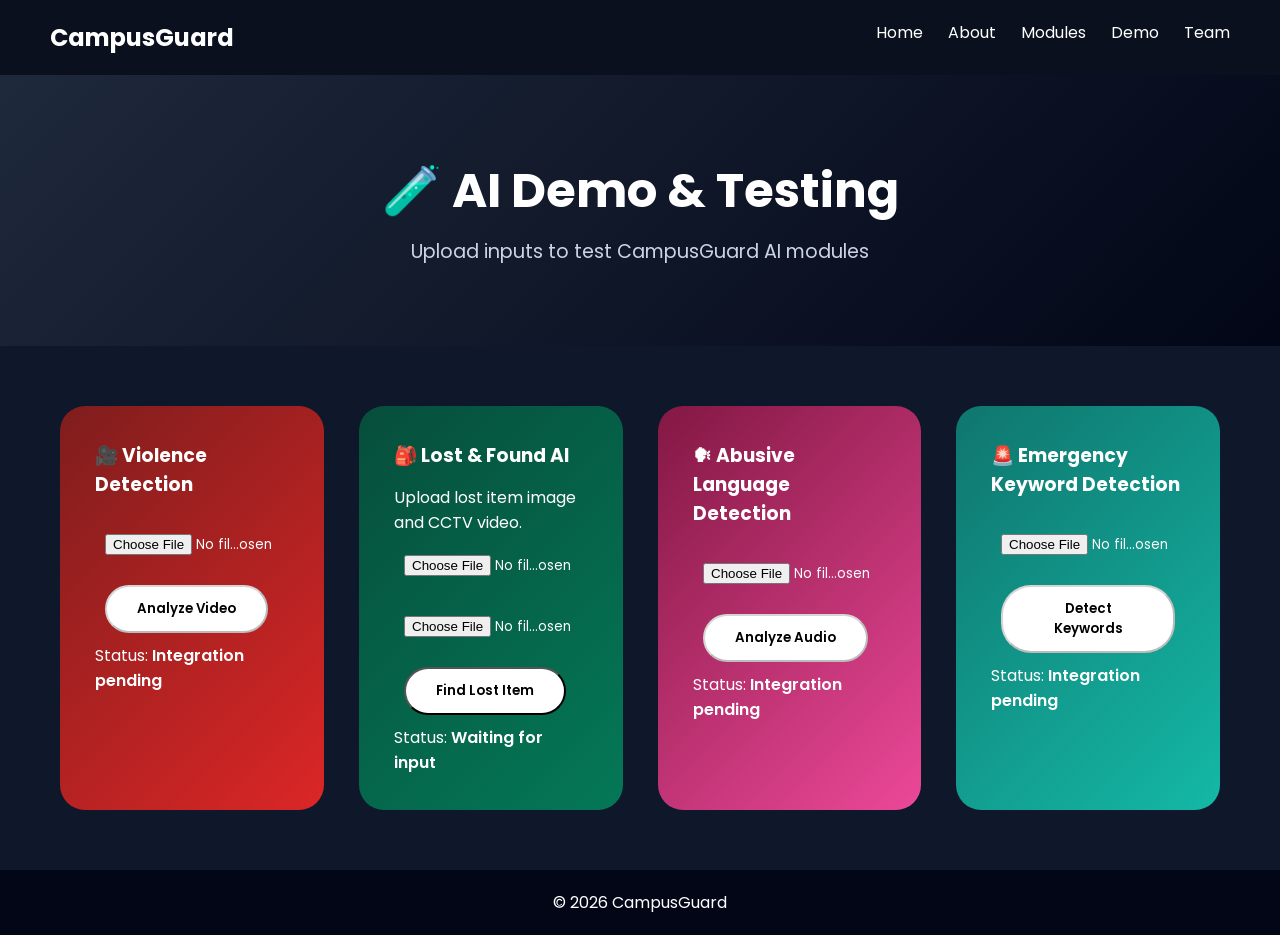
==== frontend/demo.html @ 8f0d050c "Initial working version of CampusGuard project" ====
<!DOCTYPE html>
<html lang="en">
<head>
  <meta charset="UTF-8">
  <title>CampusGuard – Demo</title>

  <link rel="stylesheet" href="css/style.css">
  <link href="https://fonts.googleapis.com/css2?family=Poppins:wght@400;600&display=swap" rel="stylesheet">
</head>

<body class="demo-theme">

<!-- NAVBAR -->
<nav class="navbar">
  <h2 class="logo">CampusGuard</h2>
  <ul>
    <li><a href="index.html">Home</a></li>
    <li><a href="about.html">About</a></li>
    <li><a href="modules.html">Modules</a></li>
    <li><a href="demo.html">Demo</a></li>
    <li><a href="team.html">Team</a></li>
  </ul>
</nav>

<!-- HEADER -->
<section class="page-header reveal">
  <h1>🧪 AI Demo & Testing</h1>
  <p>Upload inputs to test CampusGuard AI modules</p>
</section>

<!-- DEMO GRID -->
<section class="demo-grid reveal">

  <!-- Violence Detection -->
  <div class="demo-card gradient-red">
    <h3>🎥 Violence Detection</h3>
    <input type="file" accept="video/*">
    <button class="btn" disabled>Analyze Video</button>
    <p class="result">Status: <span>Integration pending</span></p>
  </div>

<!-- Lost & Found -->
<div class="demo-card gradient-green">
  <h3>🎒 Lost & Found AI</h3>
  <p>Upload lost item image and CCTV video.</p>

  <input type="file" id="lostImage" accept="image/*">
  <input type="file" id="lostVideo" accept="video/*">

 <button type="button" class="btn" onclick="findLostItem(event, this)">
  Find Lost Item
</button>

  <p class="result">
    Status: <span>Waiting for input</span>
  </p>
</div>



  <!-- Abusive Language -->
  <div class="demo-card gradient-pink">
    <h3>🗣 Abusive Language Detection</h3>
    <input type="file" accept="audio/*">
    <button class="btn" disabled>Analyze Audio</button>
    <p class="result">Status: <span>Integration pending</span></p>
  </div>

  <!-- Keyword Detection -->
  <div class="demo-card gradient-teal">
    <h3>🚨 Emergency Keyword Detection</h3>
    <input type="file" accept="audio/*">
    <button class="btn" disabled>Detect Keywords</button>
    <p class="result">Status: <span>Integration pending</span></p>
  </div>

</section>

<footer>
  <p>© 2026 CampusGuard</p>
</footer>

<script src="js/script.js"></script>
</body>
</html>
---- frontend/css/style.css ----
* {
  margin: 0;
  padding: 0;
  box-sizing: border-box;
  font-family: 'Poppins', sans-serif;
}

body {
  background: #0F172A;
  color: white;
}

/* NAVBAR */
.navbar {
  display: flex;
  justify-content: space-between;
  padding: 20px 50px;
  background: rgba(0,0,0,0.3);
}

.navbar ul {
  list-style: none;
  display: flex;
}

.navbar ul li {
  margin-left: 25px;
}

.navbar ul li a {
  color: white;
  text-decoration: none;
}

/* HERO */
.hero {
  height: 80vh;
  text-align: center;
  padding-top: 150px;
  background: linear-gradient(135deg, #6C63FF, #00D4FF);
}

.hero h1 {
  font-size: 3.5rem;
}

.hero p {
  font-size: 1.5rem;
  margin: 20px 0;
}

.hero-buttons {
  margin-top: 30px;
}

.btn {
  padding: 12px 30px;
  background: white;
  color: black;
  border-radius: 30px;
  text-decoration: none;
  margin: 10px;
  font-weight: 600;
}

.outline {
  background: transparent;
  border: 2px solid white;
  color: white;
}


/* ================= HOME PAGE FIX ================= */

/* HOME MODULE GRID */
.home-modules {
  display: grid;
  grid-template-columns: repeat(4, 1fr);
  gap: 30px;
  padding: 60px;
  background: linear-gradient(135deg, #6C63FF, #00D4FF);
}

/* HOME CARDS */
.home-card {
  padding: 35px;
  border-radius: 22px;
  color: white;
  text-align: center;
  min-height: 180px;

  backdrop-filter: blur(12px);
  border: 1px solid rgba(255,255,255,0.18);

  transition: all 0.4s ease;
  cursor: pointer;
  position: relative;
}

/* INDIVIDUAL COLORS */
.home-card.violence {
  background: linear-gradient(135deg, #3B0764, #581C87);
}

.home-card.lost {
  background: linear-gradient(135deg, #042F2E, #065F46);
}

.home-card.abuse {
  background: linear-gradient(135deg, #7C2D12, #9A3412);
}

.home-card.keyword {
  background: linear-gradient(135deg, #1E3A8A, #1D4ED8);
}

/* HOVER ANIMATION */
.home-card:hover {
  transform: translateY(-12px) scale(1.03);
  box-shadow: 0 25px 40px rgba(0,0,0,0.35);
}


/* SHINE EFFECT */
.home-card::after {
  content: "";
  position: absolute;
  inset: 0;
  background: radial-gradient(circle at top left, rgba(255,255,255,0.25), transparent 60%);
  opacity: 0;
  transition: opacity 0.4s;
}

.home-card:hover::after {
  opacity: 1;
}

/* REVEAL ANIMATION (FIXED) */
.reveal {
  opacity: 0;
  transform: translateY(40px);
  transition: all 0.8s ease;
}

.reveal.active {
  opacity: 1;
  transform: translateY(0);
}



.card {
  background: rgba(255,255,255,0.1);
  padding: 40px;
  border-radius: 20px;
  text-align: center;
  backdrop-filter: blur(10px);
  transition: transform 0.3s;
}

.card:hover {
  transform: translateY(-10px);
}

/* FOOTER */
footer {
  text-align: center;
  padding: 20px;
  background: #020617;
}
/* PAGE HEADER */
.page-header {
  text-align: center;
  padding: 80px 20px;
  background: linear-gradient(135deg, #1E293B, #020617);
}

.page-header h1 {
  font-size: 3rem;
}

.page-header p {
  margin-top: 10px;
  font-size: 1.2rem;
  color: #CBD5E1;
}

/* ================= MODULES PAGE BACKGROUND ================= */

.modules-theme {
  background: linear-gradient(135deg, #020617, #111827);
  min-height: 100vh;
}


/* MODULES GRID */
.modules-grid {
  display: grid;
  grid-template-columns: repeat(2, 1fr);
  gap: 40px;
  padding: 60px;
}

/* ================= MODULE CARD BASE ================= */

.module-card {
  padding: 40px;
  border-radius: 26px;
  color: white;
  backdrop-filter: blur(12px);
  border: 1px solid rgba(255,255,255,0.12);
  transition: all 0.4s ease;
  position: relative;
}

/* ================= INDIVIDUAL MODULE COLORS ================= */

/* Violence Detection – Purple */
.module-card.violence {
  background: linear-gradient(135deg, #4C1D95, #6D28D9);
}

/* Lost & Found – Green */
.module-card.lost {
  background: linear-gradient(135deg, #064E3B, #059669);
}

/* Abusive Language – Orange */
.module-card.abuse {
  background: linear-gradient(135deg, #7C2D12, #EA580C);
}

/* Keyword Detection – Blue */
.module-card.keyword {
  background: linear-gradient(135deg, #1E3A8A, #2563EB);
}


.module-card:hover {
  transform: translateY(-12px) scale(1.02);
  box-shadow: 0 30px 60px rgba(0,0,0,0.4);
}

.module-card h3 {
  font-size: 1.5rem;
  margin-bottom: 15px;
}

.module-card ul {
  margin: 15px 0;
  padding-left: 20px;
}

.module-card ul li {
  margin-bottom: 8px;
  color: #E5E7EB;
}

.btn.small {
  display: inline-block;
  margin-top: 15px;
  padding: 8px 20px;
  font-size: 0.9rem;
}
/* DEMO GRID */
.demo-grid {
  display: grid;
  grid-template-columns: repeat(auto-fit, minmax(260px, 1fr));
  gap: 35px;
  padding: 60px;
}

.demo-card {
  padding: 35px;
  border-radius: 25px;
  backdrop-filter: blur(12px);
  color: white;
  transition: all 0.4s ease;
  position: relative;
}

.demo-card:hover {
  transform: translateY(-12px) scale(1.03);
  box-shadow: 0 25px 50px rgba(0,0,0,0.4);
}

.demo-card h3 {
  margin-bottom: 15px;
}

.demo-card input,
.demo-card textarea {
  width: 100%;
  margin: 10px 0;
  padding: 10px;
  border-radius: 10px;
  border: none;
}

.demo-card textarea {
  height: 80px;
}

.result span {
  margin-top: 10px;
  color: #22D3EE;
  font-Weight:600;
}
/* ABOUT PAGE */
.about-content {
  padding: 60px;
  display: grid;
  grid-template-columns: repeat(2, 1fr);
  gap: 40px;
}

.about-box {
  background: rgba(255,255,255,0.08);
  padding: 30px;
  border-radius: 25px;
  backdrop-filter: blur(10px);
}

.about-box h2 {
  margin-bottom: 15px;
}

.about-box ul {
  padding-left: 20px;
}

.about-box ul li {
  margin-bottom: 10px;
  color: #E5E7EB;
}
/* TEAM PAGE */
.team-section {
  padding: 60px;
  display: grid;
  grid-template-columns: repeat(3, 1fr);
  gap: 30px;
}

/* TEAM PAGE */
.team-section {
  padding: 60px;
  display: grid;
  grid-template-columns: repeat(auto-fit, minmax(250px, 1fr));
  gap: 30px;
}

.team-card {
 
  padding: 35px;
  border-radius: 25px;
  text-align: center;
  color:white;
  backdrop-filter: blur(12px);
  transition: transform 0.3s;
}

.team-card:hover {
  transform: translateY(-12px) scale(1.05);
  box-shadow: 0 20px 40px rgba(0,0,0,0.4);
}

.team-card .role {
  font-weight: 600;
  margin-top: 10px;
  color: #E5E7EB;
}

.team-card small {
  display: block;
  margin-top: 8px;
  color: #CBD5E1;
}

.contact-section {
  text-align: center;
  padding: 40px;
  background: #020617;
}


.btn:hover {
  box-shadow: 0 0 20px rgba(34,211,238,0.8);
}
/* ---------- GRADIENT BOX COLORS ---------- */
.gradient-green {
  background: linear-gradient(135deg, #064e3b, #047857);
}

.gradient-purple {
  background: linear-gradient(135deg, #4c1d95, #7c3aed);
}

.gradient-blue {
  background: linear-gradient(135deg, #1e3a8a, #2563eb);
}

.gradient-orange {
  background: linear-gradient(135deg, #7c2d12, #ea580c);
}

.gradient-teal {
  background: linear-gradient(135deg, #0f766e, #14b8a6);
}

.gradient-pink {
  background: linear-gradient(135deg, #831843, #ec4899);
}

.gradient-dark {
  background: linear-gradient(135deg, #020617, #0f172a);
}

/* ---------- WORKFLOW IMAGE ---------- */
.workflow-img {
  width: 100%;
  max-width: 900px;
  margin: 30px auto 0;
  display: block;
  background: white;
  padding: 15px;
  border-radius: 18px;
  box-shadow: 0 15px 35px rgba(0,0,0,0.45);
}

/* ---------- FULL WIDTH ---------- */
.full-width {
  grid-column: span 2;
}

/* ---------- ANIMATION ---------- */
.reveal {
  opacity: 0;
  transform: translateY(40px);
  transition: all 0.8s ease;
}

.reveal.active {
  opacity: 1;
  transform: translateY(0);
}
.gradient-red {
  background: linear-gradient(135deg, #7f1d1d, #dc2626);
}
.result span {
  opacity: 1 !important;
  color: #fff !important;
  display: inline !important;
}
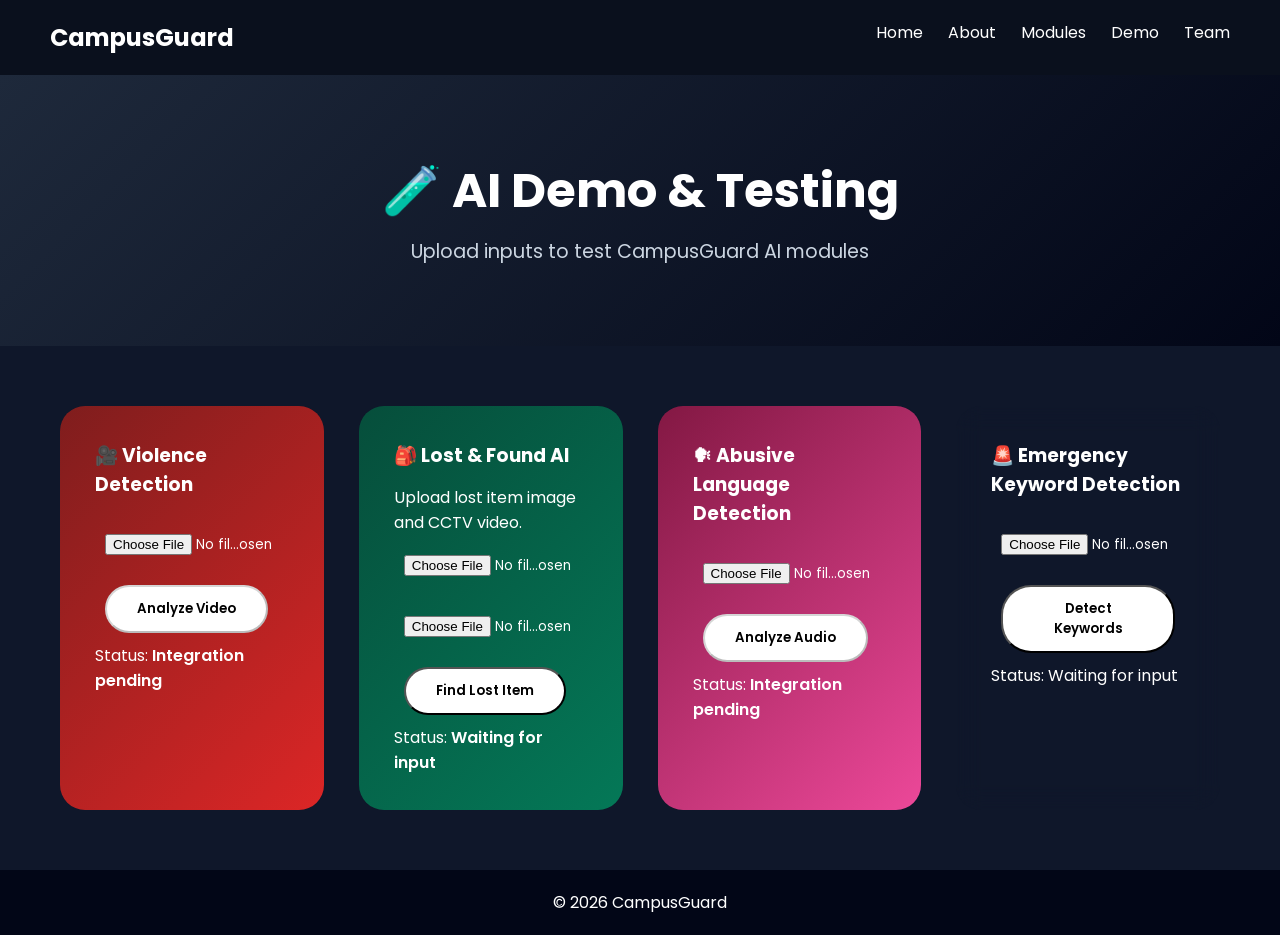
==== commit 77d75354: "Added audio-based emergency keyword detection with backend API and frontend demo" ====
--- a/frontend/demo.html
+++ b/frontend/demo.html
@@ -67,12 +67,16 @@
   </div>
 
   <!-- Keyword Detection -->
-  <div class="demo-card gradient-teal">
-    <h3>🚨 Emergency Keyword Detection</h3>
-    <input type="file" accept="audio/*">
-    <button class="btn" disabled>Detect Keywords</button>
-    <p class="result">Status: <span>Integration pending</span></p>
-  </div>
+  <div class="demo-card teal">
+  <h3>🚨 Emergency Keyword Detection</h3>
+
+  <input type="file" id="emergencyAudio" accept="audio/*">
+
+  <button class="btn" onclick="detectEmergency()">Detect Keywords</button>
+
+  <p id="emergencyStatus">Status: Waiting for input</p>
+  <p id="emergencyResult"></p>
+</div>
 
 </section>
 
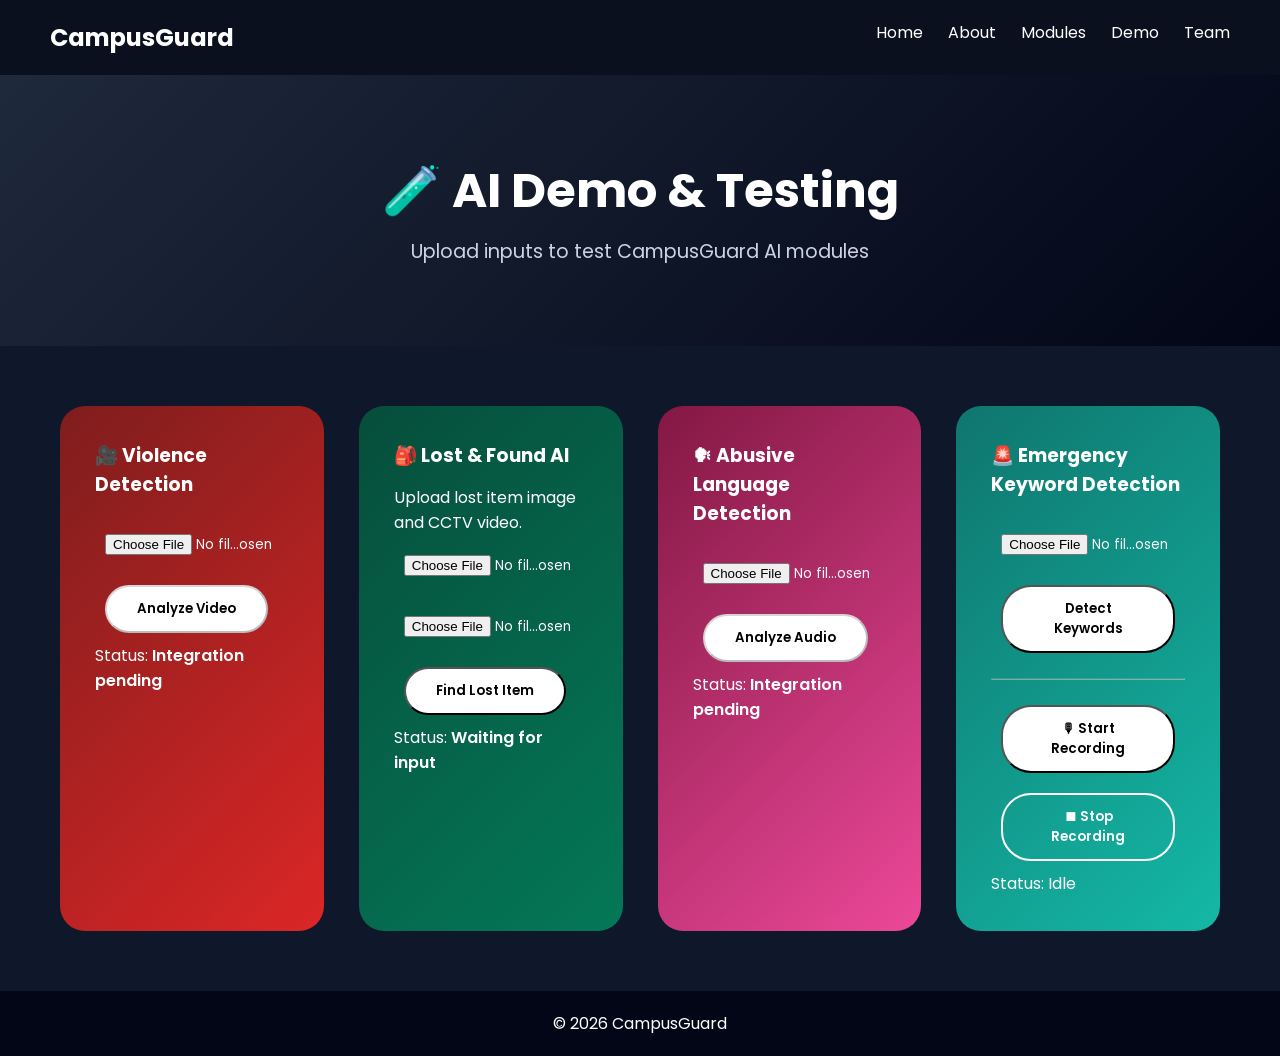
==== commit eaca5f12: "feat: integrate emergency keyword detection with backend and audio processing - merged keyword detec" ====
--- a/frontend/demo.html
+++ b/frontend/demo.html
@@ -67,14 +67,22 @@
   </div>
 
   <!-- Keyword Detection -->
-  <div class="demo-card teal">
+ <!-- Keyword Detection -->
+<div class="demo-card gradient-teal">
   <h3>🚨 Emergency Keyword Detection</h3>
 
+  <!-- File Upload -->
   <input type="file" id="emergencyAudio" accept="audio/*">
 
   <button class="btn" onclick="detectEmergency()">Detect Keywords</button>
 
-  <p id="emergencyStatus">Status: Waiting for input</p>
+  <hr style="margin:15px 0; opacity:0.4">
+
+  <!-- Live Recording -->
+  <button class="btn" onclick="startRecording()">🎙 Start Recording</button>
+  <button class="btn outline" onclick="stopRecording()">⏹ Stop Recording</button>
+
+  <p id="emergencyStatus">Status: Idle</p>
   <p id="emergencyResult"></p>
 </div>
 
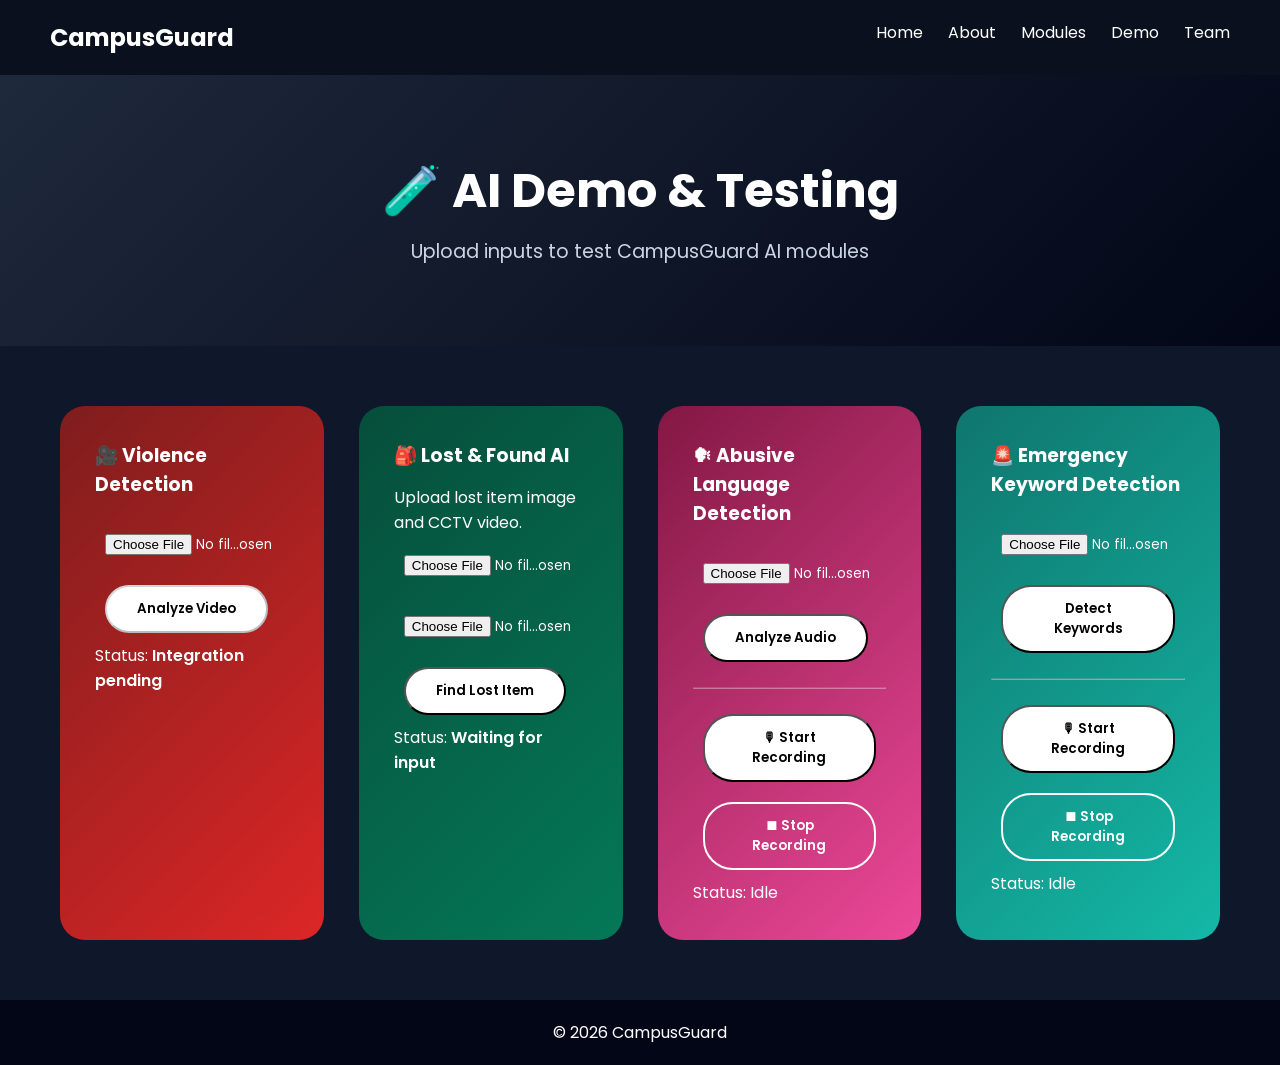
==== commit e93a9fba: "included abusive_router" ====
--- a/frontend/demo.html
+++ b/frontend/demo.html
@@ -59,12 +59,23 @@
 
 
   <!-- Abusive Language -->
-  <div class="demo-card gradient-pink">
-    <h3>🗣 Abusive Language Detection</h3>
-    <input type="file" accept="audio/*">
-    <button class="btn" disabled>Analyze Audio</button>
-    <p class="result">Status: <span>Integration pending</span></p>
-  </div>
+<div class="demo-card gradient-pink">
+  <h3>🗣 Abusive Language Detection</h3>
+
+  <!-- File Upload -->
+  <input type="file" id="abuseAudio" accept="audio/*">
+
+  <button class="btn" onclick="detectAbuse()">Analyze Audio</button>
+
+  <hr style="margin:15px 0; opacity:0.4">
+
+  <!-- Live Recording -->
+  <button class="btn" onclick="startAbuseRecording()">🎙 Start Recording</button>
+  <button class="btn outline" onclick="stopAbuseRecording()">⏹ Stop Recording</button>
+
+  <p id="abuseStatus">Status: Idle</p>
+  <p id="abuseResult"></p>
+</div>
 
   <!-- Keyword Detection -->
  <!-- Keyword Detection -->
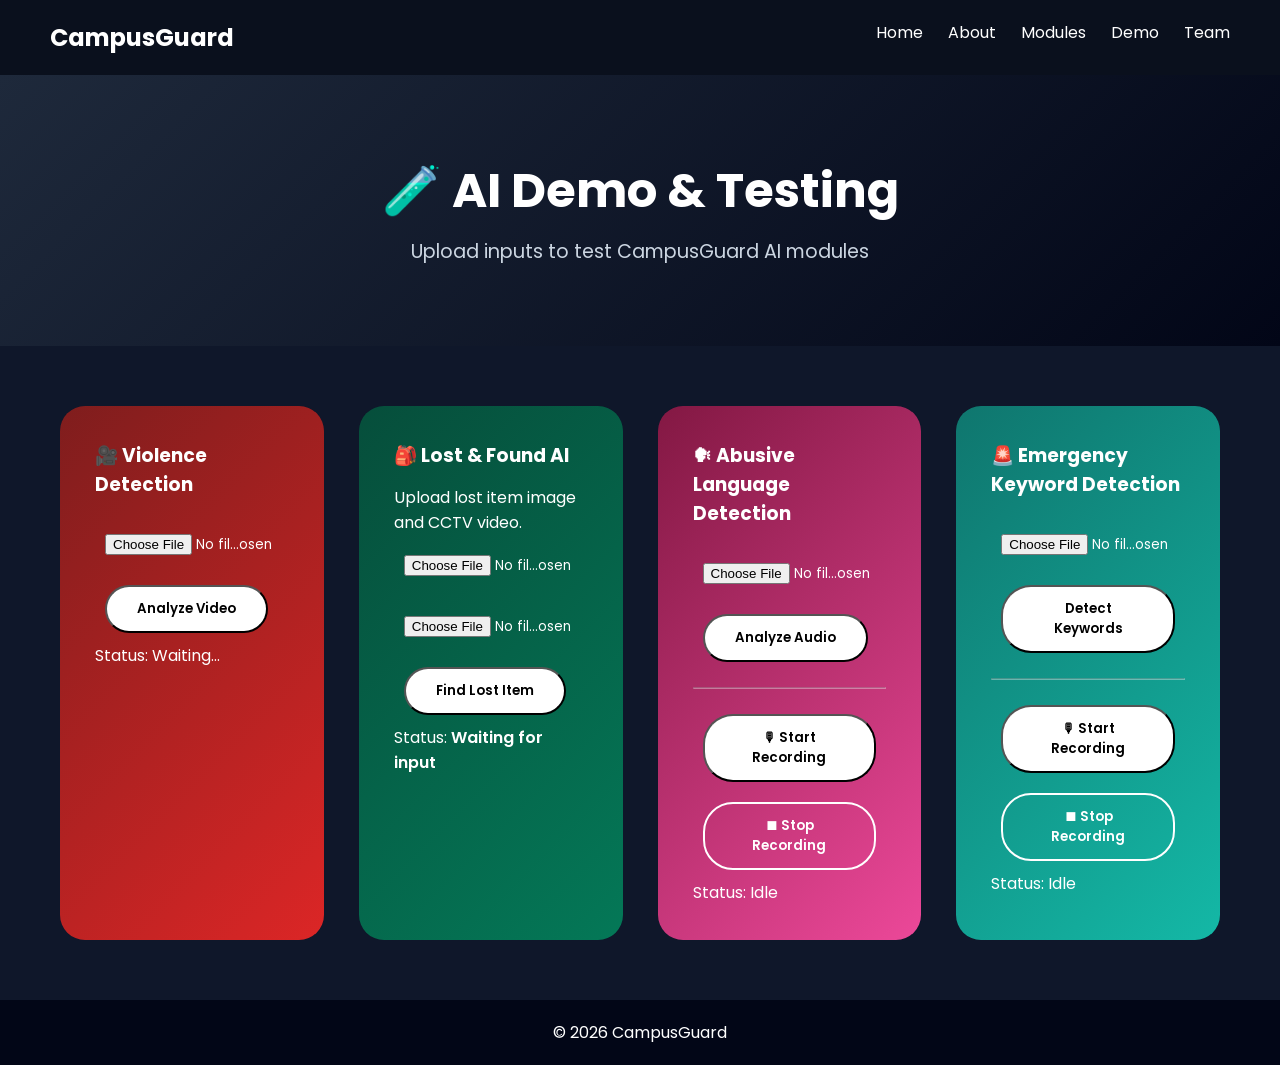
==== commit bf447e7d: "integrated violence_detection module modified js code, html code related to violence detection" ====
--- a/frontend/demo.html
+++ b/frontend/demo.html
@@ -32,12 +32,15 @@
 <section class="demo-grid reveal">
 
   <!-- Violence Detection -->
-  <div class="demo-card gradient-red">
-    <h3>🎥 Violence Detection</h3>
-    <input type="file" accept="video/*">
-    <button class="btn" disabled>Analyze Video</button>
-    <p class="result">Status: <span>Integration pending</span></p>
-  </div>
+ <div class="demo-card gradient-red">
+  <h3>🎥 Violence Detection</h3>
+
+  <input type="file" id="violenceVideo" accept="video/*">
+
+  <button class="btn" onclick="detectViolence()">Analyze Video</button>
+
+  <p id="violenceResult">Status: Waiting...</p>
+</div>
 
 <!-- Lost & Found -->
 <div class="demo-card gradient-green">
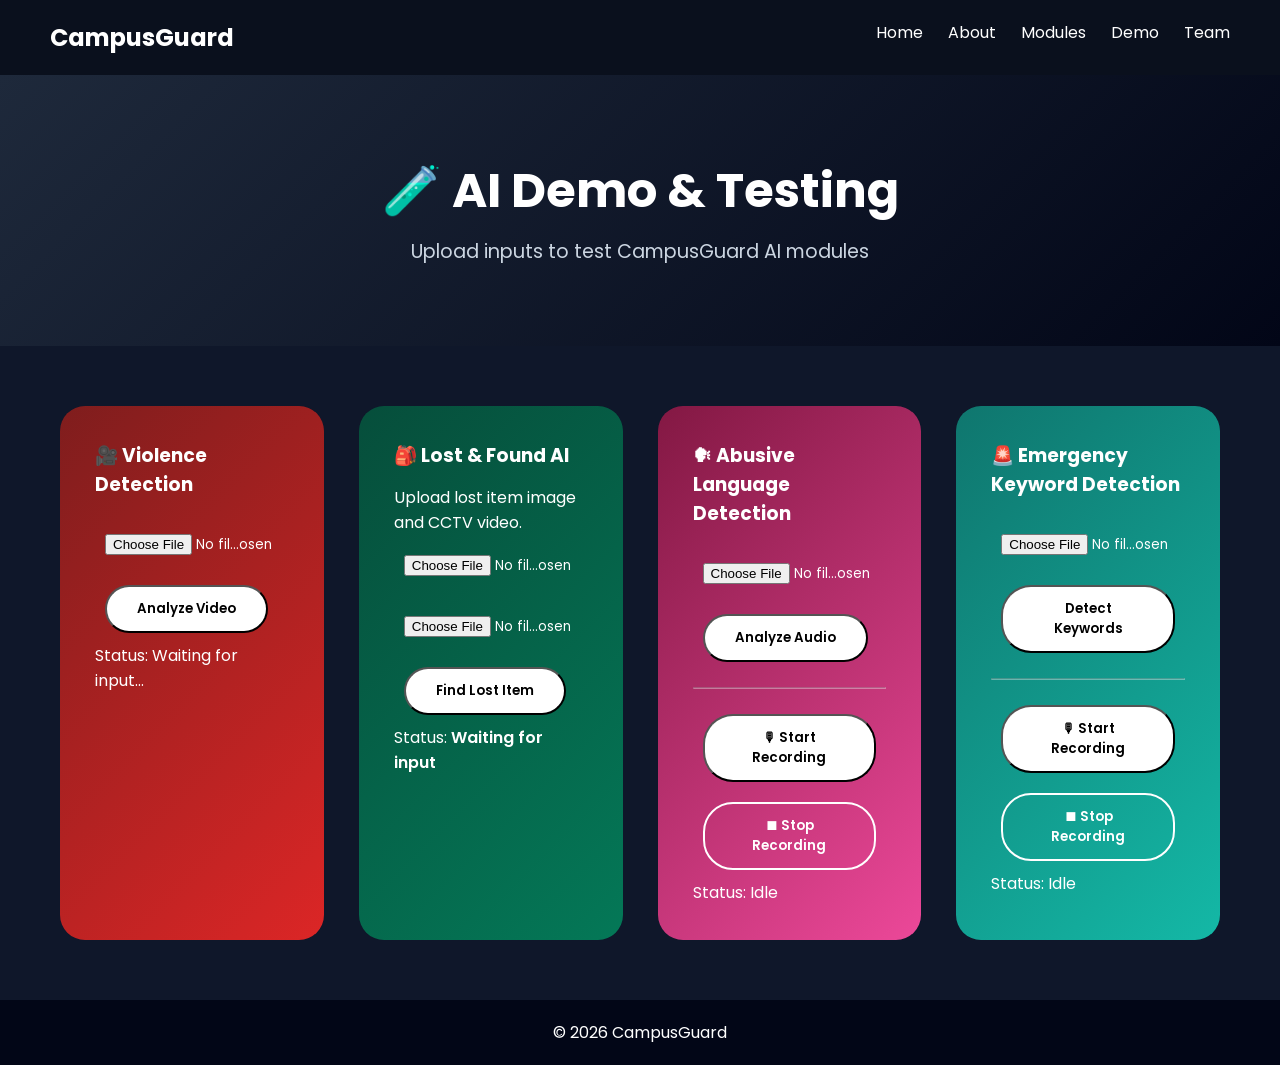
==== commit 9d3a9125: "modified violence_detection_module" ====
--- a/frontend/demo.html
+++ b/frontend/demo.html
@@ -32,14 +32,20 @@
 <section class="demo-grid reveal">
 
   <!-- Violence Detection -->
- <div class="demo-card gradient-red">
+ <!-- Violence Detection -->
+<div class="demo-card gradient-red">
   <h3>🎥 Violence Detection</h3>
 
+  <!-- File Upload -->
   <input type="file" id="violenceVideo" accept="video/*">
 
+  <!-- Button -->
   <button class="btn" onclick="detectViolence()">Analyze Video</button>
 
-  <p id="violenceResult">Status: Waiting...</p>
+  <!-- Result Display -->
+  <p id="violenceResult" class="result-text">
+    Status: Waiting for input...
+  </p>
 </div>
 
 <!-- Lost & Found -->
